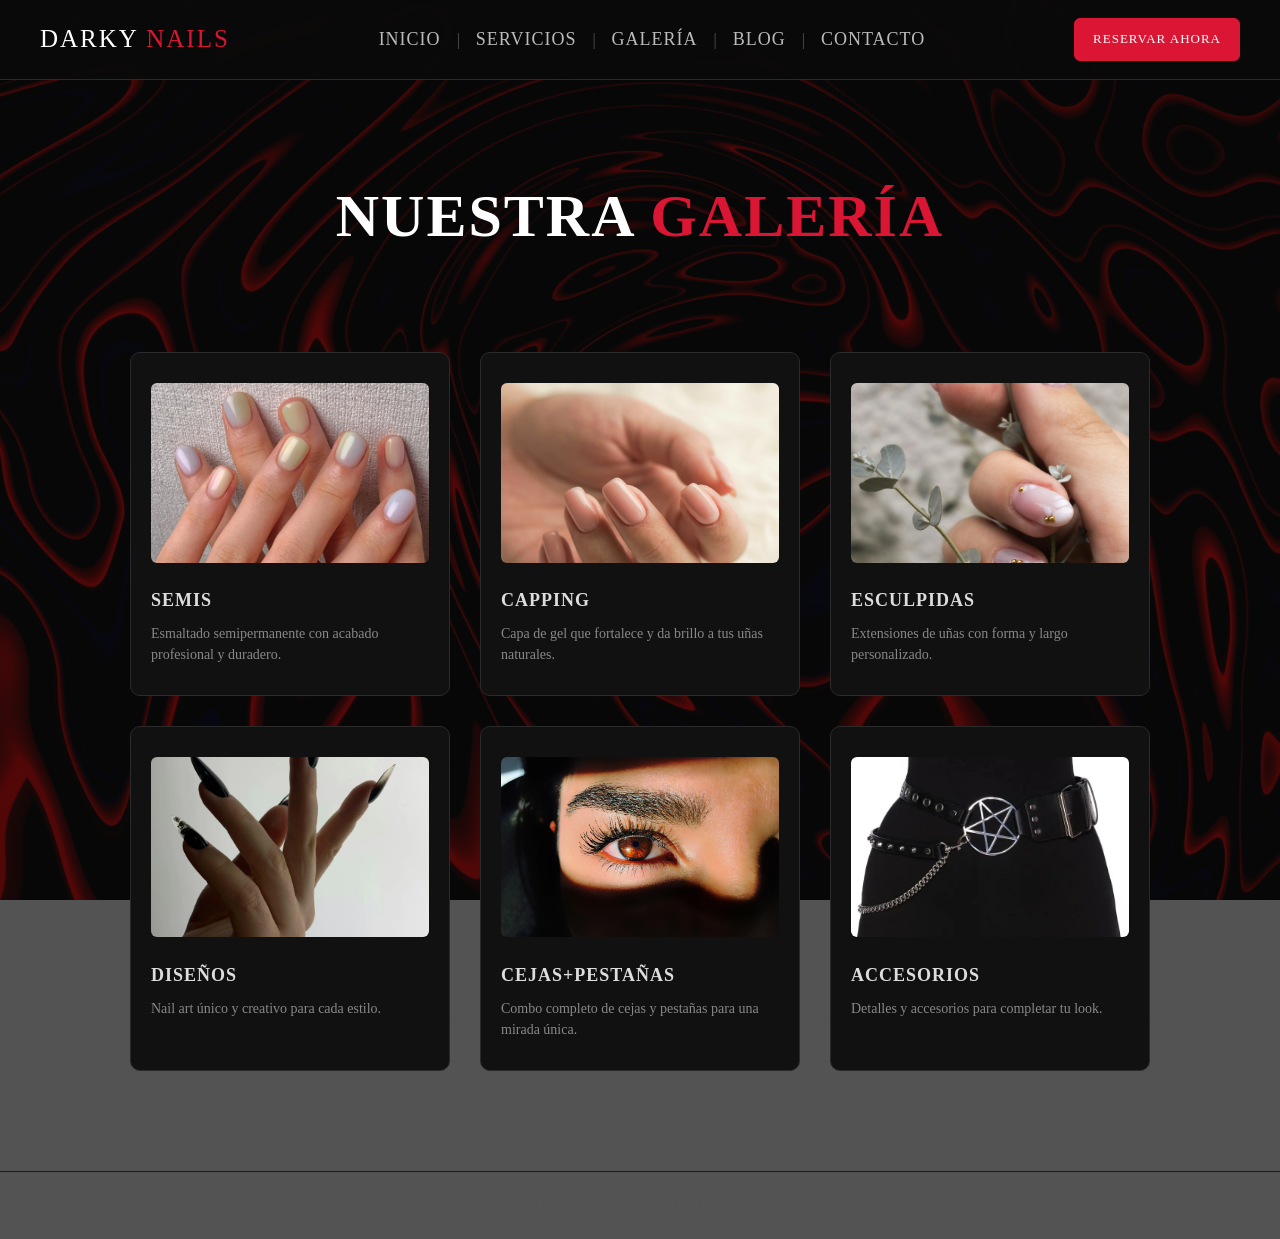
==== galeria.html @ f421b04e "Add files via upload" ====
﻿<!DOCTYPE html>
<html lang="es">
<head>
<meta charset="UTF-8">
<meta name="viewport" content="width=device-width, initial-scale=1.0">
<title>Galería — DARKY NAILS 🖤🦩</title>
<link rel="stylesheet" href="css_darky/css_darky.css">
<style>
.galeria-hero {
text-align: center;
padding: 100px 40px 60px;
}
.galeria-hero h1 {
font-family: "Cinzel", serif;
font-weight: 900;
font-size: 60px;
letter-spacing: 2px;
color: #ffffff;
line-height: 1.2;
text-transform: none;
}
.galeria-hero h1 .highlight {
color: #db1634;
}
.galeria-section {
max-width: 1100px;
margin: 0 auto;
padding: 40px 40px 100px;
}
@media (max-width:768px) {
.galeria-hero h1 { font-size: 40px; }
.services-grid { grid-template-columns: repeat(2, 1fr); }
}
@media (max-width:480px) {
.services-grid { grid-template-columns: 1fr; }
}
</style>
</head>
<body>

<!-- --- HEADER --- -->
<nav class="nav-bar">
<div class="nav-bar-top">
<div class="nav-logo">
<span>Darky </span>
<span class="brand-nails">Nails</span>
</div>
<ul class="nav-links">
<li><a href="index.html">Inicio</a></li>
<li><a href="index.html#servicios">Servicios</a></li>
<li><a href="galeria.html">Galería</a></li>
<li><a href="index.html">Blog</a></li>
<li><a href="index.html#contacto">Contacto</a></li>
</ul>
<a href="index.html" class="nav-btn">Reservar Ahora</a>
<button class="nav-hamburger" aria-label="Abrir menú">
<span></span><span></span><span></span>
</button>
</div>
<a href="index.html" class="nav-btn-abajo">Reservar Ahora</a>
</nav>

<div class="menu-overlay">
<div class="menu-overlay-header">
<div class="nav-logo">
<span>Darky </span>
<span class="brand-nails">Nails</span>
</div>
<button class="menu-overlay-close" aria-label="Cerrar menú">&times;</button>
</div>
<h2 class="menu-overlay-title">MENÚ</h2>
<ul class="menu-overlay-links">
<li><a href="index.html">Inicio</a></li>
<li><a href="index.html#servicios">Servicios</a></li>
<li><a href="galeria.html">Galería</a></li>
<li><a href="index.html">Blog</a></li>
<li><a href="index.html#contacto">Contacto</a></li>
</ul>
<a href="index.html" class="nav-btn menu-overlay-btn">Reservar Ahora</a>
</div>

<!-- --- HERO --- -->
<section class="galeria-hero">
<h1>NUESTRA <span class="highlight">GALERÍA</span></h1>
</section>

<!-- --- GALERÍA --- -->
<section class="galeria-section">
<div class="services-grid">
<div class="service-item">
<img src="image_darky/semi.webp" alt="Semis">
<h3>Semis</h3>
<p>Esmaltado semipermanente con acabado profesional y duradero.</p>
</div>
<div class="service-item">
<img src="image_darky/capping.webp" alt="Capping">
<h3>Capping</h3>
<p>Capa de gel que fortalece y da brillo a tus uñas naturales.</p>
</div>
<div class="service-item">
<img src="image_darky/esculpida.webp" alt="Esculpidas">
<h3>Esculpidas</h3>
<p>Extensiones de uñas con forma y largo personalizado.</p>
</div>
<div class="service-item">
<img src="image_darky/garra.webp" alt="Diseños">
<h3>Diseños</h3>
<p>Nail art único y creativo para cada estilo.</p>
</div>
<div class="service-item">
<img src="image_darky/ceja.webp" alt="Cejas+Pestañas">
<h3>Cejas+Pestañas</h3>
<p>Combo completo de cejas y pestañas para una mirada única.</p>
</div>
<div class="service-item">
<img src="image_darky/accesorio.webp" alt="Accesorios">
<h3>Accesorios</h3>
<p>Detalles y accesorios para completar tu look.</p>
</div>
</div>
</section>

<a href="#" class="whatsapp-float" target="_blank"></a>

<footer>
&copy; 2026 DARKY NAILS — Todos los derechos reservados
</footer>

<script>
(function() {
var hamburger = document.querySelector('.nav-hamburger');
var overlay = document.querySelector('.menu-overlay');
var closeBtn = document.querySelector('.menu-overlay-close');
var overlayLinks = document.querySelectorAll('.menu-overlay-links a');

function openMenu() { overlay.classList.add('active'); document.body.style.overflow = 'hidden'; }
function closeMenu() { overlay.classList.remove('active'); document.body.style.overflow = ''; }

hamburger.addEventListener('click', openMenu);
closeBtn.addEventListener('click', closeMenu);
overlayLinks.forEach(function(link) { link.addEventListener('click', closeMenu); });

// Scroll: header se desvanece (solo responsive, maxScroll 250) - como index.php - botón prevalece
(function() {
var bar = document.querySelector('.nav-bar');
var btn = document.querySelector('.nav-btn-abajo');
if (!bar) return;
var maxScroll = 250;
function onScroll() {
if (window.innerWidth > 768) {
bar.classList.remove('scrolled');
if (btn) btn.classList.remove('scrolled');
return;
}
var scrollY = window.scrollY || window.pageYOffset;
var p = Math.min(scrollY / maxScroll, 1);
var scrolled = p >= 1;
bar.classList.toggle('scrolled', scrolled);
if (btn) btn.classList.toggle('scrolled', scrolled);
}
window.addEventListener('scroll', onScroll);
onScroll();
})();
})();
</script>
</body>
</html>
---- css_darky/css_darky.css ----
﻿/* ============================================================
   DARKY NAILS — HOJA DE ESTILOS ÚNICA
   ============================================================ */

/* ============================================================
   1. FUENTES
   ============================================================ */
@font-face {
  font-family: "Cinzel";
  src: url("../Fonts/Cinzel/Cinzel-VariableFont_wght.ttf") format("truetype");
  font-weight: 100 900;
  font-style: normal;
}

/* ============================================================
   2. RESET Y BASE
   ============================================================ */
* {
  margin: 0;
  padding: 0;
  box-sizing: border-box;
}

body {
  font-family: "Cinzel", serif;
  background: linear-gradient(rgba(10,10,10,0.7), rgba(10,10,10,0.7)), url("../image_darky/background_body.webp") center/cover fixed no-repeat;
  color: #e0e0e0;
  line-height: 1.6;
}

/* ============================================================
   3. HEADER / NAV
   ============================================================ */
.nav-bar {
  display: flex;
  flex-direction: column;
  align-items: stretch;
  padding: 18px 40px;
  background: rgba(10,10,10,0.95);
  border-bottom: 1px solid #2a2a2a;
  position: sticky;
  top: 0;
  z-index: 1000;
}

.nav-bar-top {
  display: flex;
  justify-content: space-between;
  align-items: center;
  width: 100%;
}

.nav-logo span {
  font-family: "Cinzel", serif;
  font-size: 25px;
  font-weight: normal;
  text-transform: uppercase;
  letter-spacing: 2px;
  color: #fff;
}

.nav-logo .brand-nails {
  color: #db1634;
}

.nav-links {
  display: flex;
  gap: 0;
  list-style: none;
}

.nav-links li + li::before {
  content: "|";
  font-family: "Cinzel", serif;
  color: #555;
  margin: 0 16px;
}

.nav-links a {
  font-family: "Cinzel", serif;
  color: #bbb;
  text-decoration: none;
  font-size: 18px;
  font-weight: normal;
  text-transform: uppercase;
  letter-spacing: 1px;
  transition: color 0.2s;
}

.nav-links a:hover {
  color: #fff;
}

.nav-btn {
  font-family: "Cinzel", serif;
  background: #db1634;
  border: 1px solid #db1634;
  color: #fff;
  padding: 10px 18px;
  border-radius: 6px;
  font-size: 13px;
  font-weight: normal;
  text-transform: uppercase;
  letter-spacing: 1px;
  text-decoration: none;
  transition: 0.25s;
}

.nav-btn:hover {
  background: #b0102a;
  border-color: #b0102a;
}

/* ============================================================
   4. HAMBURGUESA (solo responsive) + MENÚ OVERLAY
   ============================================================ */
.nav-hamburger {
  display: none;
  background: transparent;
  border: none;
  cursor: pointer;
  padding: 6px;
  flex-direction: column;
  gap: 5px;
  z-index: 1001;
}

.nav-hamburger span {
  display: block;
  width: 26px;
  height: 2px;
  background: #fff;
  border-radius: 2px;
  transition: 0.3s;
}

.menu-overlay {
  position: fixed;
  inset: 0;
  z-index: 2000;
  background: rgba(10, 10, 10, 0.98);
  display: flex;
  flex-direction: column;
  align-items: center;
  justify-content: center;
  opacity: 0;
  visibility: hidden;
  transition: opacity 0.3s ease, visibility 0.3s ease;
}

.menu-overlay.active {
  opacity: 1;
  visibility: visible;
}

.menu-overlay-header {
  position: absolute;
  top: 0;
  left: 0;
  right: 0;
  display: flex;
  justify-content: space-between;
  align-items: center;
  padding: 18px 40px;
}

.menu-overlay-close {
  background: transparent;
  border: none;
  color: #fff;
  font-size: 40px;
  cursor: pointer;
  line-height: 1;
  transition: color 0.2s;
}

.menu-overlay-close:hover {
  color: #db1634;
}

.menu-overlay-title {
  font-family: "Cinzel", serif;
  font-size: 28px;
  font-weight: 700;
  text-transform: uppercase;
  letter-spacing: 4px;
  color: #555;
  margin-bottom: 40px;
}

.menu-overlay-links {
  list-style: none;
  display: flex;
  flex-direction: column;
  align-items: center;
  gap: 28px;
}

.menu-overlay-links a {
  font-family: "Cinzel", serif;
  color: #bbb;
  text-decoration: none;
  font-size: 24px;
  text-transform: uppercase;
  letter-spacing: 2px;
  transition: color 0.2s;
}

.menu-overlay-links a:hover {
  color: #db1634;
}

.menu-overlay-btn {
  margin-top: 40px;
  font-size: 16px;
  padding: 14px 36px;
}

/* Botón "Reservar Ahora" mobile (header) */
.nav-btn-abajo {
  font-family: "Cinzel", serif;
  display: none;
  width: fit-content;
  margin: 12px auto;
  text-align: center;
  background: #db1634;
  border: 1px solid #db1634;
  color: #fff;
  padding: 10px 18px;
  border-radius: 6px;
  font-size: 13px;
  font-weight: normal;
  text-transform: uppercase;
  letter-spacing: 1px;
  text-decoration: none;
  box-shadow: 0 4px 20px rgba(219, 22, 52, 0.4);
  transition: box-shadow 0.8s ease, border-color 0.8s ease, transform 0.8s ease, margin 0.8s ease;
}

.nav-btn-abajo:hover {
  background: #b0102a;
  border-color: #b0102a;
}

.nav-btn-abajo.scrolled {
  border-color: #e60000;
  box-shadow: 0 0 12px rgba(230, 0, 0, 0.8), 0 0 24px rgba(230, 0, 0, 0.4), 0 4px 20px rgba(0,0,0,0.3);
}

/* ============================================================
   5. HERO — VERSIÓN CLÁSICA
   (definiciones base; el carrusel activo las sobrescribe abajo)
   ============================================================ */
.hero {
  display: flex;
  align-items: center;
  justify-content: space-between;
  max-width: 1200px;
  margin: 0 auto;
  padding: 80px 40px 60px;
  gap: 60px;
  position: relative;
}

.hero::before {
  content: "";
  position: absolute;
  top: 0;
  bottom: 0;
  left: 50%;
  width: 100vw;
  transform: translateX(-50%);
  background: linear-gradient(rgba(10,10,10,0.7), rgba(10,10,10,0.7)), url("../image_darky/nails fondo2.jpg") center/cover no-repeat;
  z-index: 0;
}

.hero > * {
  position: relative;
  z-index: 1;
}

.hero-left {
  flex: 1;
}

.hero-left h1 {
  font-family: "Cinzel", serif;
  font-weight: 900;
  font-size: 70px;
  letter-spacing: 1px;
  color: #f0f0f0;
  line-height: 1.2;
}

.hero-left h1 .highlight {
  color: #db1634;
}

.hero-left .sub {
  font-family: "Cinzel", serif;
  font-size: 18px;
  color: #aaa;
  margin: 16px 0 30px;
  letter-spacing: 0.5px;
}

.hero-btn {
  display: inline-block;
  background: #db1634;
  border: 1px solid #db1634;
  color: #fff;
  padding: 14px 42px;
  border-radius: 6px;
  font-size: 15px;
  font-weight: 700;
  text-transform: uppercase;
  letter-spacing: 2px;
  text-decoration: none;
  transition: 0.3s;
}

.hero-btn:hover {
  background: #b0102a;
  border-color: #b0102a;
}

.hero-right {
  flex: 1;
  text-align: center;
}

.hero-img {
  width: 100%;
  max-width: 400px;
  border-radius: 12px;
  display: block;
  margin: 0 auto;
}

.bat-divider {
  text-align: center;
  font-size: 36px;
  color: #555;
  margin-top: 20px;
  letter-spacing: 12px;
}

/* ============================================================
   6. HERO — CARRUSEL DE IMÁGENES (versión activa)
   ============================================================ */
.hero::before {
  display: none;
}

.hero {
  display: block;
  max-width: none;
  margin: 0;
  padding: 0;
  min-height: 100vh;
  overflow: hidden;
}

.hero-slides-track {
  position: absolute;
  top: 0;
  left: 0;
  right: 0;
  bottom: 0;
  display: flex;
  transition: transform 0.8s ease;
}

.hero-slide {
  position: relative;
  flex: 0 0 100%;
  width: 100%;
  height: 100%;
  display: flex;
  align-items: center;
  justify-content: center;
}

.hero-slide-2 { justify-content: flex-start; }
.hero-slide-2 .hero-slide-content { text-align: left; padding-left: 10%; }

.hero-slide-3 { justify-content: flex-end; }
.hero-slide-3 .hero-slide-content { text-align: right; padding-right: 10%; }

.hero-slide-fondo {
  position: absolute;
  top: 0;
  left: 0;
  right: 0;
  bottom: 0;
  background-size: cover;
  background-position: center;
  background-repeat: no-repeat;
}

.hero-slide-1 .hero-slide-fondo { background-image: url("../image_darky/fondo_1.webp"); }
.hero-slide-2 .hero-slide-fondo { background-image: url("../image_darky/fondo_2.webp"); }
.hero-slide-3 .hero-slide-fondo { background-image: url("../image_darky/fondo_3.webp"); }

.hero-slide-overlay {
  position: absolute;
  top: 0;
  left: 0;
  right: 0;
  bottom: 0;
  background: rgba(10, 10, 10, 0.7);
}

.hero-slide-content {
  position: relative;
  z-index: 2;
  text-align: center;
  padding: 0 20px;
}

.hero-slide-content h1 {
  font-family: "Cinzel", serif;
  font-weight: 900;
  font-size: 70px;
  letter-spacing: 1px;
  color: #f0f0f0;
  line-height: 1.2;
}

.hero-slide-content h1 .highlight {
  color: #db1634;
}

.hero-slide-content .sub {
  font-family: "Cinzel", serif;
  font-size: 18px;
  color: #aaa;
  margin: 16px 0 30px;
  letter-spacing: 0.5px;
}

/* Flechas del carrusel */
.hero-flecha {
  position: absolute;
  top: 50%;
  transform: translateY(-50%);
  z-index: 5;
  background: transparent;
  border: none;
  color: rgba(255, 255, 255, 0.85);
  padding: 12px;
  line-height: 0;
  cursor: pointer;
  display: flex;
  align-items: center;
  justify-content: center;
  transition: 0.2s;
}

.hero-flecha svg {
  width: 34px;
  height: 34px;
}

.hero-flecha:hover {
  color: #db1634;
  transform: translateY(-50%) scale(1.18);
}

.hero-flecha:active {
  transform: translateY(-50%) scale(0.95);
}

.hero-flecha-prev { left: 12px; }
.hero-flecha-next { right: 12px; }

/* Puntos indicadores del carrusel */
.hero-dots {
  position: absolute;
  bottom: 24px;
  left: 0;
  right: 0;
  display: flex;
  justify-content: center;
  gap: 10px;
  z-index: 5;
}

.hero-dot {
  width: 32px;
  height: 5px;
  border-radius: 3px;
  background: rgba(255, 255, 255, 0.5);
  border: none;
  cursor: pointer;
  padding: 0;
  transition: 0.2s;
}

.hero-dot.activo {
  background: #db1634;
  transform: scaleY(1.4);
}

@media (max-width: 768px) {
  .hero { min-height: 80vh; }
  .hero-slide-content h1 { font-size: 30px; }
  .hero-slide-content .sub { font-size: 15px; }
  .hero-flecha { padding: 8px; }
  .hero-flecha svg { width: 26px; height: 26px; }
  .hero-flecha-prev { left: 8px; }
  .hero-flecha-next { right: 8px; }
  .hero-slide-2 .hero-slide-content { padding-left: 6%; }
  .hero-slide-3 .hero-slide-content { padding-right: 6%; }
}

/* ============================================================
   7. SERVICIOS
   ============================================================ */
.services-section {
  max-width: 1100px;
  margin: 0 auto;
  padding: 80px 40px;
  text-align: center;
}

.services-section h2 {
  font-family: "Cinzel", serif;
  font-size: 30px;
  font-weight: 700;
  text-transform: uppercase;
  letter-spacing: 3px;
  color: #ccc;
  margin-bottom: 50px;
}

.services-grid {
  display: grid;
  grid-template-columns: repeat(3, 1fr);
  gap: 30px;
}

.service-item {
  background: #111;
  border: 1px solid #2a2a2a;
  border-radius: 10px;
  padding: 30px 20px;
  transition: border-color 0.3s;
}

.service-item:hover {
  border-color: #666;
}

.service-item img {
  width: 100%;
  height: 180px;
  object-fit: cover;
  border-radius: 6px;
  margin-bottom: 16px;
  background: #1a1a1a;
}

.service-item h3 {
  font-family: "Cinzel", serif;
  font-size: 18px;
  font-weight: 600;
  text-transform: uppercase;
  letter-spacing: 1px;
  color: #ddd;
  margin-bottom: 8px;
}

.service-item p {
  font-size: 14px;
  color: #888;
  line-height: 1.5;
}

/* ============================================================
   8. MARQUESINA DE MARCAS
   ============================================================ */
.brands-marquee {
  overflow: hidden;
  width: 100%;
  padding: 20px 0;
  margin-top: 40px;
}

.brands-track {
  display: flex;
  width: max-content;
  animation: scrollBrands 40s linear infinite;
  will-change: transform;
}

.brands-track img {
  height: 60px;
  width: auto;
  object-fit: contain;
  flex-shrink: 0;
  display: block;
  padding-right: 50px;
}

@keyframes scrollBrands {
  0% {
    transform: translateX(0);
  }
  100% {
    transform: translateX(-50%);
  }
}

/* ============================================================
   9. CTA + FORMULARIO DE SUSCRIPCIÓN
   ============================================================ */
.cta-section {
  display: flex;
  align-items: stretch;
  gap: 50px;
  max-width: 1100px;
  margin: 0 auto;
  padding: 60px 40px 100px;
}

.cta-left {
  flex: 1;
  display: flex;
  flex-direction: column;
}

.cta-left h2 {
  font-family: "Cinzel", serif;
  font-size: 28px;
  font-weight: 700;
  text-transform: uppercase;
  letter-spacing: 2px;
  color: #ccc;
}

.cta-left .sub {
  font-size: 16px;
  color: #888;
  margin: 10px 0 28px;
}

.cta-btn {
  display: inline-block;
  background: #db1634;
  border: 1px solid #db1634;
  color: #fff;
  padding: 14px 44px;
  border-radius: 6px;
  font-size: 15px;
  font-weight: 700;
  text-transform: uppercase;
  letter-spacing: 2px;
  text-decoration: none;
  transition: 0.3s;
}

.cta-btn:hover {
  background: #b0102a;
  border-color: #b0102a;
}

.cta-grid {
  display: grid;
  grid-template-columns: 1fr 1fr;
  gap: 12px;
  margin-top: 50px;
}

.cta-grid img {
  width: 100%;
  height: 120px;
  object-fit: cover;
  border-radius: 6px;
  background: #1a1a1a;
}

.cta-right {
  flex: 1;
}

.form-dark {
  background: #0d0d0d;
  padding: 40px;
  border-radius: 12px;
  box-shadow: 0 0 25px rgba(255, 0, 0, 0.2);
  border: 1px solid #222;
}

.form-dark h3 {
  font-family: "Cinzel", serif;
  text-align: center;
  margin-bottom: 6px;
  color: #fff;
  font-size: 22px;
  letter-spacing: 1px;
  font-weight: 600;
}

.form-dark .benefits {
  font-size: 13px;
  color: #666;
  margin-bottom: 20px;
  font-style: italic;
  text-align: center;
}

.input-group {
  position: relative;
  margin-bottom: 25px;
}

.input-group input {
  width: 100%;
  padding: 12px;
  background: transparent;
  border: 1px solid #333;
  border-radius: 6px;
  color: #fff;
  outline: none;
  transition: 0.3s;
}

.input-group label {
  font-family: "Cinzel", serif;
  position: absolute;
  top: 50%;
  left: 12px;
  transform: translateY(-50%);
  color: #fff;
  font-size: 14px;
  pointer-events: none;
  transition: 0.3s;
}

.input-group input:focus + label,
.input-group input:valid + label {
  top: -8px;
  left: 8px;
  font-size: 12px;
  background: #0d0d0d;
  padding: 0 5px;
  color: #e60000;
}

.input-group input:focus {
  border-color: #e60000;
  box-shadow: 0 0 8px rgba(230, 0, 0, 0.5);
}

.form-dark button {
  width: 100%;
  padding: 14px;
  background: #db1634;
  border: none;
  border-radius: 8px;
  color: white;
  font-size: 16px;
  cursor: pointer;
  transition: 0.3s;
  letter-spacing: 1px;
  font-family: "Cinzel", serif;
  text-transform: uppercase;
}

.form-dark button:hover {
  background: #b0102a;
  box-shadow: 0 0 15px rgba(219, 22, 52, 0.6);
}

.letras-form {
  font-size: 13px;
  color: #666;
  margin-bottom: 16px;
  font-style: italic;
}

/* ============================================================
   10. SECCIÓN CONTACTO (vení a visitarnos + redes)
   ============================================================ */
.contacto-row {
  display: flex;
  gap: 24px;
  flex-wrap: wrap;
  width: 100%;
  align-items: stretch;
  flex: 1;
}

.contacto-row .form-dark {
  flex: 1;
  min-width: 260px;
}

.contacto-info {
  flex: 1;
  min-width: 260px;
}

.contacto-titulo {
  font-family: "Cinzel", serif;
  font-size: 28px;
  color: #e0e0e0;
  text-transform: uppercase;
  letter-spacing: 2px;
  margin-bottom: 20px;
}

/* Recuadro "Vení a visitarnos" */
.visitarnos-card {
  background: #0d0d0d;
  padding: 40px;
  border-radius: 12px;
  box-shadow: 0 0 25px rgba(255, 0, 0, 0.2);
  border: 1px solid #222;
  flex: 1;
  min-width: 260px;
  display: flex;
  flex-direction: column;
  justify-content: center;
}

.contacto-sub {
  font-family: "Cinzel", serif;
  font-size: 20px;
  color: #999;
  text-transform: uppercase;
  letter-spacing: 1px;
  margin-bottom: 2px;
}

.contacto-text {
  font-size: 20px;
  color: #ccc;
  margin-bottom: 16px;
}

.contacto-text a {
  color: #ccc;
  text-decoration: none;
  font-size: 15px;
}

.contacto-grid {
  margin-top: 10px;
  display: grid;
  grid-template-columns: 1fr 1fr;
  gap: 4px 16px;
  font-size: 14px;
}

.contacto-closed {
  color: #666;
}

/* Recuadro "Nuestras redes" */
.redes-card {
  background: #0d0d0d;
  padding: 40px;
  border-radius: 12px;
  box-shadow: 0 0 25px rgba(255, 0, 0, 0.2);
  border: 1px solid #222;
  text-align: center;
  margin-top: 30px;
}

.redes-icons {
  display: flex;
  gap: 20px;
  justify-content: center;
  align-items: center;
  flex-wrap: wrap;
  margin-top: 10px;
}

.red-ico {
  display: inline-flex;
  align-items: center;
  justify-content: center;
  flex-shrink: 0;
  width: 52px;
  height: 52px;
  border-radius: 50%;
  background: #222;
  border: 1px solid #3a3a3a;
  color: #e0e0e0;
  font-size: 24px;
  text-decoration: none;
  transition: background 0.3s, color 0.3s, transform 0.2s;
}

.red-ico:hover {
  background: #333;
  color: #fff;
  transform: translateY(-3px);
}

/* ============================================================
   11. MAPAS
   ============================================================ */
.map-box {
  border-radius: 12px;
  overflow: hidden;
  border: 1px solid #222;
  box-shadow: 0 0 25px rgba(255, 0, 0, 0.2);
}

.map-desktop {
  flex: 1;
  min-width: 260px;
  display: flex;
}

.map-desktop iframe {
  border: 0;
  flex: 1;
  min-height: 280px;
}

.map-mobile {
  margin-bottom: 24px;
}

.map-mobile iframe {
  border: 0;
  display: block;
}

/* ============================================================
   12. MODALES DE SERVICIOS (glassmorphism)
   ============================================================ */
.servicio-abre {
  cursor: pointer;
}

.modal-glass {
  position: fixed;
  inset: 0;
  z-index: 2000;
  display: none;
  align-items: center;
  justify-content: center;
  padding: 20px;
  background: rgba(0, 0, 0, 0.55);
  backdrop-filter: blur(6px);
  -webkit-backdrop-filter: blur(6px);
}

.modal-glass.abierto {
  display: flex;
}

.modal-glass-box {
  position: relative;
  width: 100%;
  max-width: 460px;
  max-height: 90vh;
  overflow-y: auto;
  background: rgba(255, 255, 255, 0.08);
  backdrop-filter: blur(20px);
  -webkit-backdrop-filter: blur(20px);
  border: 1px solid rgba(255, 255, 255, 0.25);
  border-radius: 18px;
  padding: 34px 28px 28px;
  box-shadow: 0 10px 40px rgba(0, 0, 0, 0.6);
  color: #eee;
}

.modal-glass-close {
  position: absolute;
  top: 12px;
  right: 16px;
  background: transparent;
  border: none;
  color: #bbb;
  font-size: 30px;
  line-height: 1;
  cursor: pointer;
  transition: 0.2s;
}

.modal-glass-close:hover {
  color: #fff;
}

.modal-glass-titulo {
  font-family: "Cinzel", serif;
  font-size: 26px;
  font-weight: 600;
  letter-spacing: 2px;
  text-align: center;
  color: #fff;
  text-transform: uppercase;
  margin-bottom: 22px;
}

.modal-lista {
  list-style: none;
  display: flex;
  flex-direction: column;
  gap: 12px;
}

.modal-lista li {
  display: flex;
  align-items: baseline;
  gap: 10px;
  background: rgba(255, 255, 255, 0.06);
  border: 1px solid rgba(255, 255, 255, 0.12);
  border-radius: 10px;
  padding: 12px 14px;
}

.servicio-nombre {
  flex: 1;
  font-size: 15px;
  color: #eee;
}

.servicio-nombre small {
  display: block;
  font-size: 12px;
  color: #aaa;
}

.servicio-precio {
  font-family: "Cinzel", serif;
  font-size: 18px;
  color: #fff;
  white-space: nowrap;
}

.servicio-duracion {
  font-size: 12px;
  color: #aaa;
  white-space: nowrap;
}

.modal-incluye {
  margin-top: 24px;
  padding-top: 18px;
  border-top: 1px solid rgba(255, 255, 255, 0.15);
}

.modal-incluye-titulo {
  font-family: "Cinzel", serif;
  font-size: 15px;
  font-weight: normal;
  letter-spacing: 1px;
  color: #fff;
  margin-bottom: 10px;
  text-transform: uppercase;
}

.modal-incluye ul {
  list-style: none;
  display: flex;
  flex-direction: column;
  gap: 6px;
}

.modal-incluye li {
  position: relative;
  padding-left: 16px;
  font-size: 14px;
  color: #ddd;
}

.modal-incluye li::before {
  content: "-";
  position: absolute;
  left: 0;
  color: #db1634;
}

.modal-nota {
  margin-top: 12px;
  padding: 12px 14px;
  font-size: 13px;
  line-height: 1.5;
  color: #ddd;
  background: rgba(255, 255, 255, 0.06);
  border: 1px solid rgba(255, 255, 255, 0.12);
  border-left: 3px solid #db1634;
  border-radius: 8px;
}

/* ============================================================
   13. MODAL "RESERVAR AHORA"
   ============================================================ */
.modal-reservar-sub {
  text-align: center;
  color: #bbb;
  font-size: 14px;
  margin-bottom: 20px;
}

.modal-reservar-grid {
  display: flex;
  flex-direction: column;
  gap: 12px;
}

.reservar-item {
  display: flex;
  align-items: center;
  gap: 10px;
  width: 100%;
  background: rgba(255, 255, 255, 0.06);
  border: 1px solid rgba(255, 255, 255, 0.12);
  border-radius: 10px;
  padding: 14px 16px;
  cursor: pointer;
  color: #eee;
  text-align: left;
  font-family: inherit;
  font-size: 14px;
  transition: 0.2s;
}

.reservar-item:hover {
  background: rgba(255, 255, 255, 0.12);
  border-color: rgba(255, 255, 255, 0.3);
}

.reservar-nombre {
  flex: 1;
  font-family: "Cinzel", serif;
  font-size: 18px;
  letter-spacing: 1px;
  text-transform: uppercase;
  color: #fff;
}

.reservar-precio {
  font-family: "Cinzel", serif;
  font-size: 16px;
  color: #fff;
  white-space: nowrap;
}

.reservar-flecha {
  font-size: 22px;
  color: #db1634;
  line-height: 1;
}

/* ============================================================
   14. WHATSAPP FLOTANTE
   ============================================================ */
.whatsapp-float {
  position: fixed;
  bottom: 24px;
  right: 24px;
  z-index: 9999;
  width: 150px;
  height: 60px;
  animation: slideInRight 0.6s ease-out;
  transition: transform 0.3s ease;
  background: url("../image_darky/logo_wpp.png") center/contain no-repeat;
  border-radius: 10px;
}

.whatsapp-float:hover {
  transform: scale(1.1);
}

/* Variante compacta del botón de WhatsApp */
.whatsapp-float {
  background: url("../image_darky/logo_wpp.png") right/contain no-repeat;
  right: 4px;
  width: 120px;
}

@keyframes slideInRight {
  0% {
    opacity: 0;
    transform: translateX(100px);
  }
  100% {
    opacity: 1;
    transform: translateX(0);
  }
}

/* ============================================================
   15. FOOTER
   ============================================================ */
footer {
  text-align: center;
  padding: 24px;
  font-size: 12px;
  color: #555;
  border-top: 1px solid #1a1a1a;
}

/* ============================================================
   16. RESPONSIVE GENERAL
   ============================================================ */
@media (max-width: 768px) {
  .nav-bar {
    flex-direction: column;
    align-items: stretch;
    padding: 12px 20px;
    gap: 12px;
    transition: all 0.8s ease;
  }

  .nav-bar-top {
    display: flex;
    flex-direction: row;
    justify-content: space-between;
    align-items: center;
    width: 100%;
    transition: opacity 0.8s ease, max-height 0.8s ease, padding 0.8s ease, margin 0.8s ease;
    max-height: 300px;
    overflow: visible;
  }

  .nav-links {
    display: none;
  }

  .nav-hamburger {
    display: flex;
  }

  .nav-btn {
    display: none;
  }

  .nav-btn-abajo {
    display: block;
    position: sticky;
    top: 12px;
    z-index: 1000;
  }

  .nav-links li + li::before {
    content: "|";
    font-family: "Cinzel", serif;
    color: #555;
    margin: 0 12px;
  }

  .nav-links li:nth-child(4)::before {
    color: transparent;
  }

  .nav-links a {
    font-size: 20px;
  }

  .nav-btn {
    font-size: 20px;
    padding: 8px 20px;
    transition: box-shadow 0.8s ease, border-color 0.8s ease;
  }

  .nav-logo,
  .nav-links,
  .nav-hamburger {
    transition: opacity 0.8s ease, max-height 0.8s ease, padding 0.8s ease, margin 0.8s ease;
    max-height: 300px;
    overflow: visible;
  }

  .nav-bar.scrolled {
    padding: 8px 16px;
    gap: 0;
    background: transparent;
    border-bottom: none;
  }

  .nav-bar.scrolled .nav-bar-top {
    opacity: 0;
    max-height: 0;
    overflow: hidden;
    padding: 0;
    margin: 0;
    pointer-events: none;
  }

  .nav-bar.scrolled .nav-btn {
    border-color: #e60000;
    box-shadow: 0 0 12px rgba(230, 0, 0, 0.8), 0 0 24px rgba(230, 0, 0, 0.4);
    margin: 0;
  }

  .hero {
    flex-direction: column;
    padding: 40px 20px;
    gap: 40px;
  }

  .hero-left h1 {
    font-size: 30px;
    text-align: center;
  }

  .hero-left .sub {
    text-align: center;
  }

  .hero-left {
    text-align: center;
  }

  .hero-btn,
  .cta-btn {
    display: none;
  }

  .services-grid {
    grid-template-columns: 1fr;
  }

  .cta-section {
    flex-direction: column;
    text-align: center;
    padding-bottom: 80px;
  }

  .cta-right {
    width: 100%;
  }
}

/* Modal responsive */
@media (max-width: 480px) {
  .modal-glass {
    padding: 12px;
    align-items: flex-start;
    overflow-y: auto;
  }

  .modal-glass-box {
    max-width: 100%;
    padding: 26px 18px 22px;
    border-radius: 14px;
  }

  .modal-glass-titulo {
    font-size: 22px;
  }

  .modal-lista li {
    flex-wrap: wrap;
    row-gap: 4px;
  }

  .servicio-precio {
    margin-left: auto;
  }
}
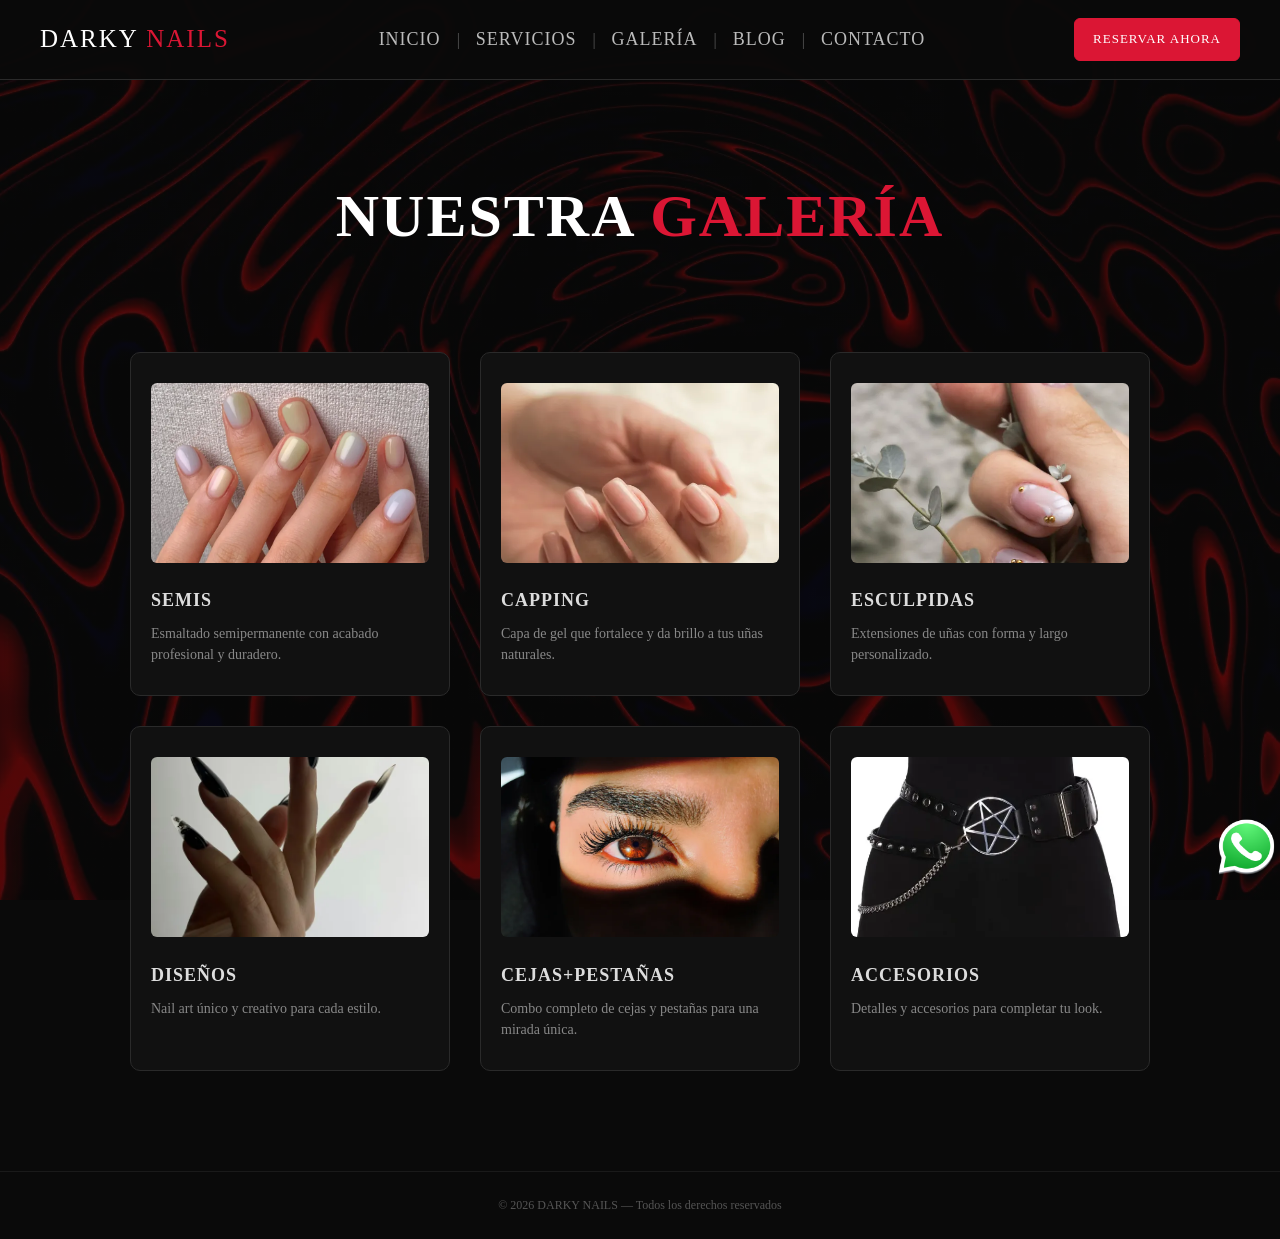
==== commit fc843bd8: "baseline DARKY_NAILS (index.html + galeria.html)" ====
--- a/galeria.html
+++ b/galeria.html
@@ -4,15 +4,28 @@
 <meta charset="UTF-8">
 <meta name="viewport" content="width=device-width, initial-scale=1.0">
 <title>Galería — DARKY NAILS 🖤🦩</title>
+<meta name="description" content="Galería de trabajos de DARKY NAILS: semis, esculpidas, nail art, garras, cejas y pestañas.">
+<meta property="og:type" content="website">
+<meta property="og:title" content="Galería — DARKY NAILS 🖤🦇">
+<meta property="og:description" content="Mirá nuestros trabajos de semis, esculpidas, nail art y más. Reservá tu cita online.">
+<meta property="og:url" content="https://datatech800.github.io/darky_nails/galeria.html">
+<meta property="og:image" content="https://datatech800.github.io/darky_nails/image_darky/og-image.jpg">
+<meta property="og:image:width" content="1200">
+<meta property="og:image:height" content="630">
+<meta property="og:site_name" content="DARKY NAILS">
+<meta name="twitter:card" content="summary_large_image">
+<meta name="twitter:title" content="Galería — DARKY NAILS 🖤🦇">
+<meta name="twitter:description" content="Mirá nuestros trabajos de semis, esculpidas, nail art y más.">
+<meta name="twitter:image" content="https://datatech800.github.io/darky_nails/image_darky/og-image.jpg">
 <link rel="stylesheet" href="css_darky/css_darky.css">
 <style>
 .galeria-hero {
 text-align: center;
 padding: 100px 40px 60px;
 }
-.galeria-hero h1 {
-font-family: "Cinzel", serif;
-font-weight: 900;
+.galeria-hero h1 {
+font-family: "Cinzel", serif;
+font-weight: 900;
 font-size: 60px;
 letter-spacing: 2px;
 color: #ffffff;
@@ -102,12 +115,12 @@
 <h3>Esculpidas</h3>
 <p>Extensiones de uñas con forma y largo personalizado.</p>
 </div>
-<div class="service-item">
-<img src="image_darky/garra.webp" alt="Diseños">
-<h3>Diseños</h3>
-<p>Nail art único y creativo para cada estilo.</p>
-</div>
-<div class="service-item">
+<div class="service-item">
+<img src="image_darky/garra.webp" alt="Diseños">
+<h3>Diseños</h3>
+<p>Nail art único y creativo para cada estilo.</p>
+</div>
+<div class="service-item">
 <img src="image_darky/ceja.webp" alt="Cejas+Pestañas">
 <h3>Cejas+Pestañas</h3>
 <p>Combo completo de cejas y pestañas para una mirada única.</p>
@@ -165,6 +178,6 @@
 </script>
 </body>
 </html>
-
-
-
+
+
+
--- a/css_darky/css_darky.css
+++ b/css_darky/css_darky.css
@@ -21,11 +21,23 @@
   box-sizing: border-box;
 }
 
+html {
+  background: #0a0a0a;
+}
+
 body {
   font-family: "Cinzel", serif;
-  background: linear-gradient(rgba(10,10,10,0.7), rgba(10,10,10,0.7)), url("../image_darky/background_body.webp") center/cover fixed no-repeat;
   color: #e0e0e0;
   line-height: 1.6;
+}
+
+/* Fondo fijo en capa compuesta: mantiene el look sin repintar en cada scroll */
+body::before {
+  content: "";
+  position: fixed;
+  inset: 0;
+  z-index: -1;
+  background: linear-gradient(rgba(10,10,10,0.7), rgba(10,10,10,0.7)), url("../image_darky/background_body.webp") center/cover no-repeat;
 }
 
 /* ============================================================
